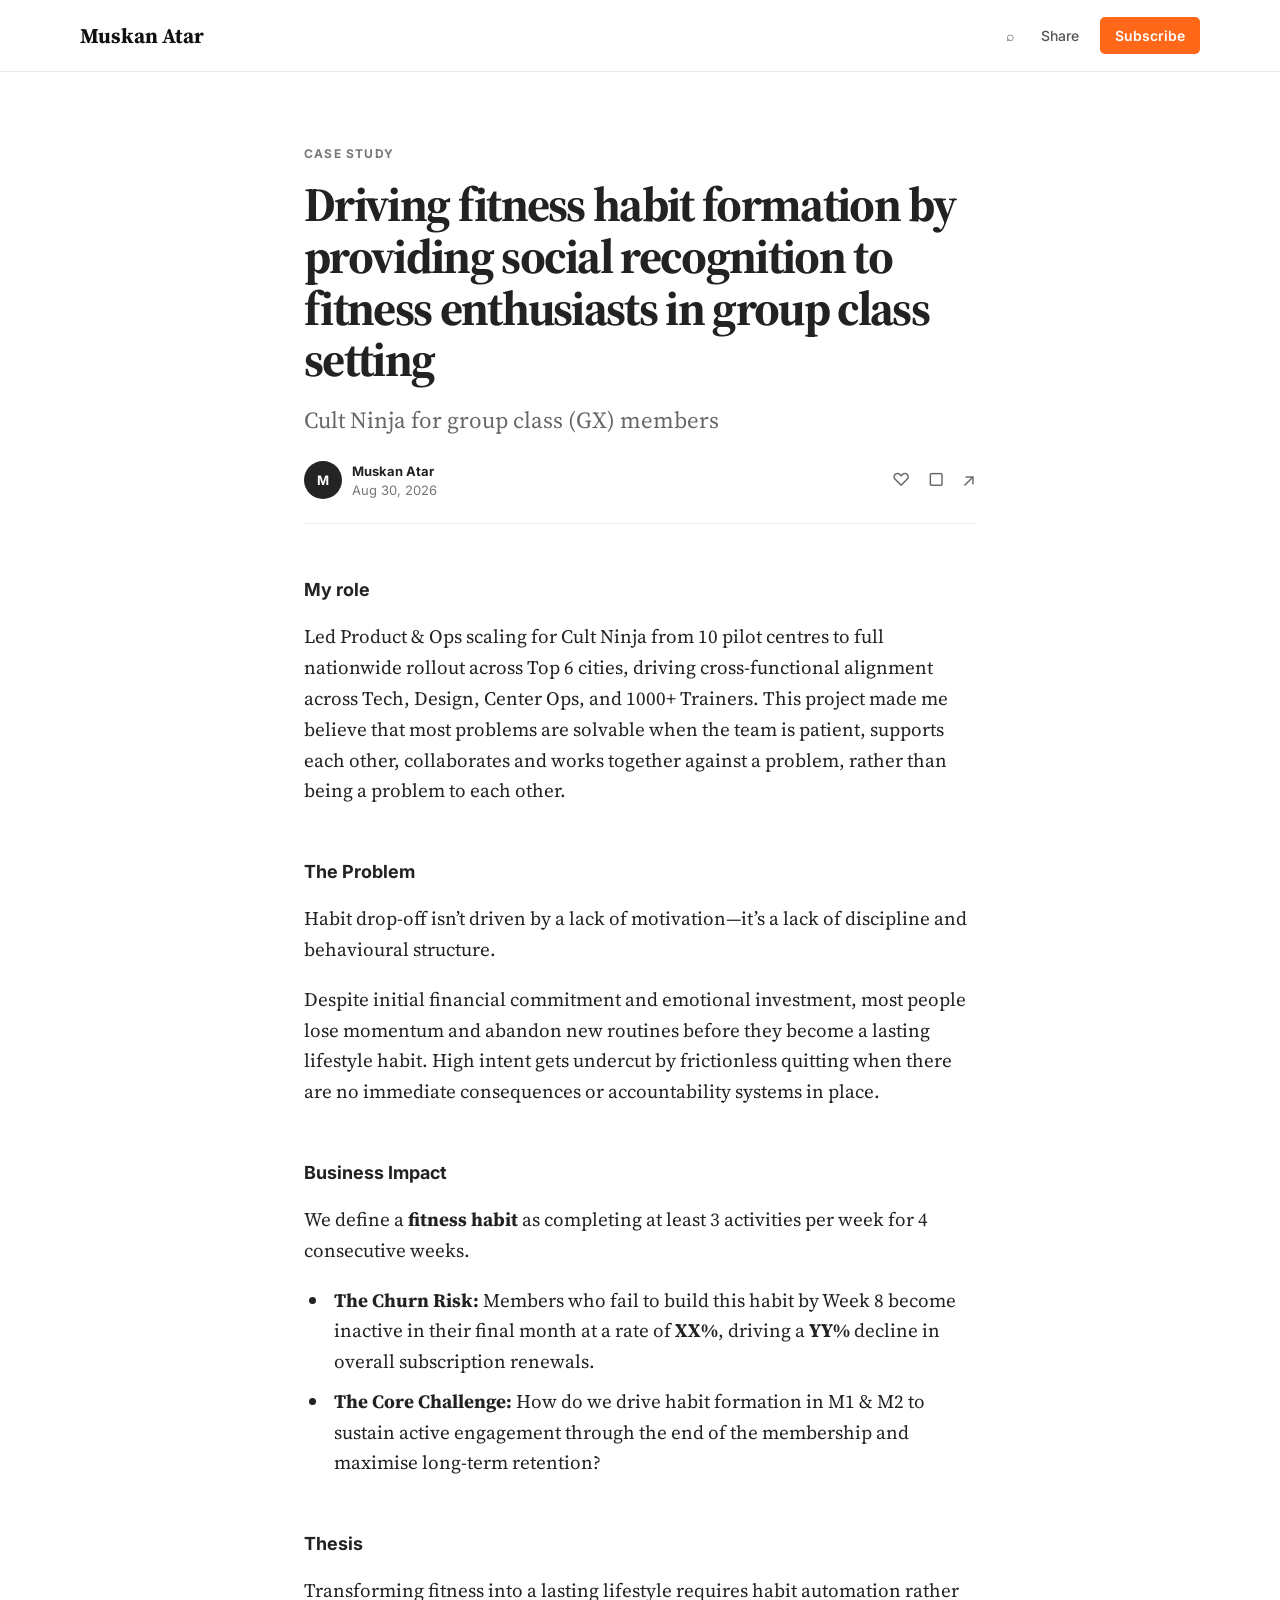
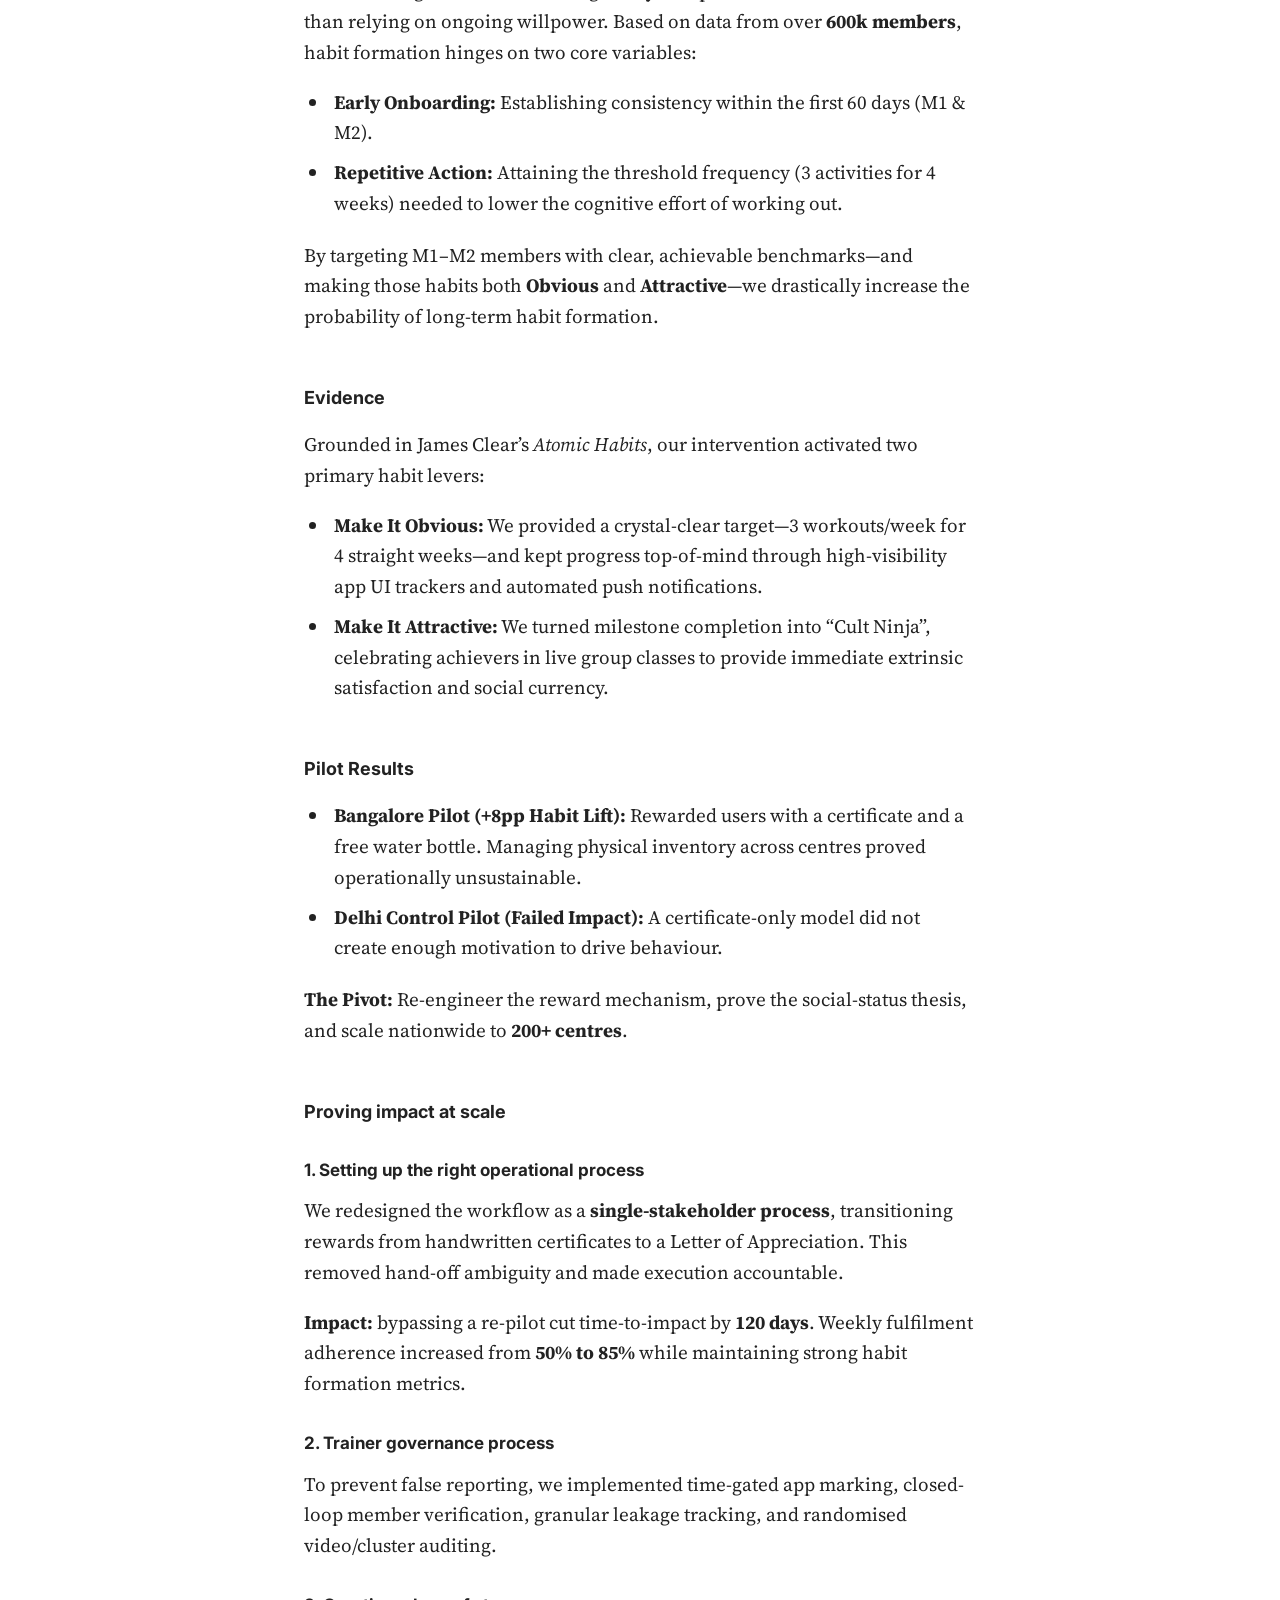
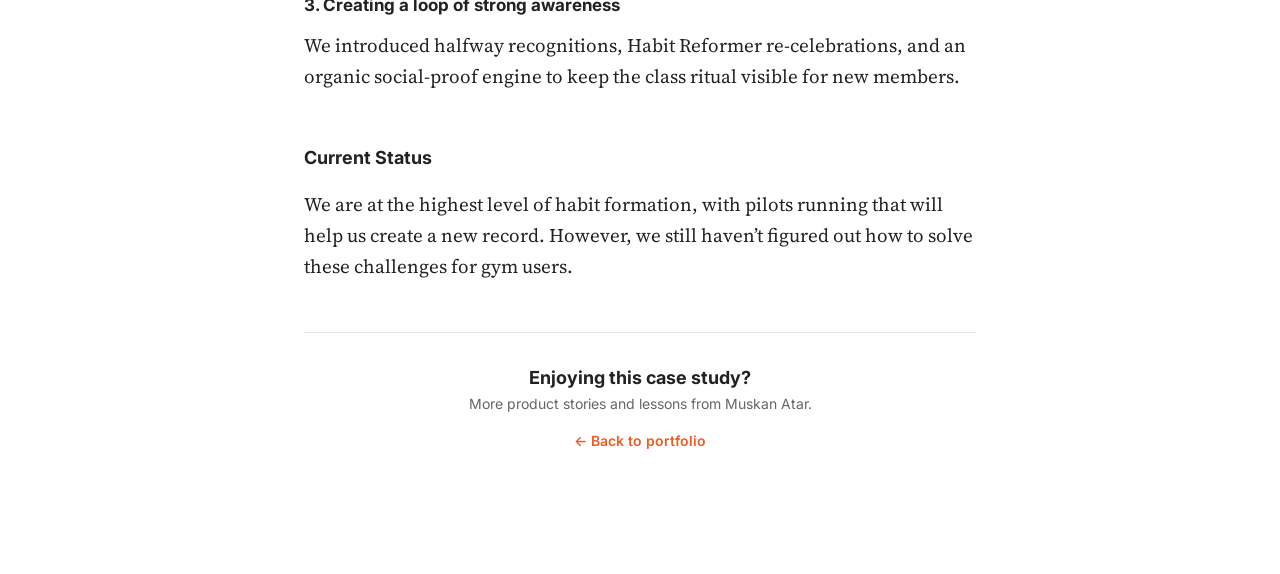
==== cult-ninja.html @ fc6e0b15 "Updates" ====
<!doctype html>
<html lang="en"><head><meta charset="UTF-8"/><meta name="viewport" content="width=device-width, initial-scale=1.0"/><title>Cult Ninja for GX members · Muskan Atar</title>  <script type="module" crossorigin src="./assets/cultNinja-Cdhhr7VB.js"></script>
  <link rel="modulepreload" crossorigin href="./assets/jsx-runtime-35tFklE7.js">
  <link rel="stylesheet" crossorigin href="./assets/cultNinja-DEkF-UlL.css">
</head><body><div id="root"></div></body></html>
---- assets/cultNinja-DEkF-UlL.css ----
@import "https://fonts.googleapis.com/css2?family=Inter:wght@400;500;600;700&family=Source+Serif+4:opsz,wght@8..60,400;8..60,600;8..60,700&display=swap";*{box-sizing:border-box}body{color:#222;background:#fff;margin:0;font-family:Inter,Arial,sans-serif}.publication{z-index:2;background:#fff;border-bottom:1px solid #e9e9e9;justify-content:space-between;align-items:center;height:72px;padding:0 max(26px,50vw - 560px);display:flex;position:sticky;top:0}.publication-name{color:#111;font-family:"Source Serif 4",serif;font-size:21px;font-weight:700;text-decoration:none}.publication nav{align-items:center;gap:15px;display:flex}.publication button{color:#555;background:0 0;border:0;font:500 14px Inter}.subscribe{color:#fff;background:#ff6719;border-radius:5px;padding:10px 15px;font-size:14px;font-weight:600;text-decoration:none}.post{max-width:720px;margin:0 auto;padding:74px 24px 90px}.post-header{border-bottom:1px solid #ededed;padding-bottom:24px}.eyebrow{color:#777;letter-spacing:.1em;margin:0 0 18px;font-size:12px;font-weight:700}.post h1{letter-spacing:-.035em;max-width:700px;margin:0;font-family:"Source Serif 4",Georgia,serif;font-size:48px;line-height:1.08}.subtitle{color:#666;margin:18px 0 25px;font-family:"Source Serif 4",Georgia,serif;font-size:23px}.byline{align-items:center;gap:10px;font-size:13px;display:flex}.avatar{color:#fff;background:#242424;border-radius:50%;place-items:center;width:38px;height:38px;font-weight:700;display:grid}.byline span:nth-child(2){gap:3px;display:grid}.byline time{color:#777}.byline-actions{color:#666;margin-left:auto;font-size:18px}.post-body{font-family:"Source Serif 4",Georgia,serif;font-size:19px;line-height:1.62}.post-body section{margin:51px 0}.post-body h2{margin:0 0 17px;font-family:Inter,sans-serif;font-size:18px}.post-body h3{margin:31px 0 11px;font-family:Inter,sans-serif;font-size:17px}.post-body p{margin:0 0 19px}.post-body ul{margin:0 0 21px;padding-left:25px}.post-body li{margin:9px 0;padding-left:5px}.article-footer{text-align:center;border-top:1px solid #e5e5e5;padding:34px 20px;font-family:Inter,sans-serif}.article-footer h3{margin:0 0 7px;font-size:18px}.article-footer p{color:#666;margin:0 0 18px;font-size:14px}.article-footer a{color:#ef5b24;font-size:14px;font-weight:600;text-decoration:none}@media (width<=650px){.publication{padding:0 18px}.publication nav button{display:none}.post{padding-top:45px}.post h1{font-size:37px}.subtitle{font-size:20px}.post-body{font-size:18px}}
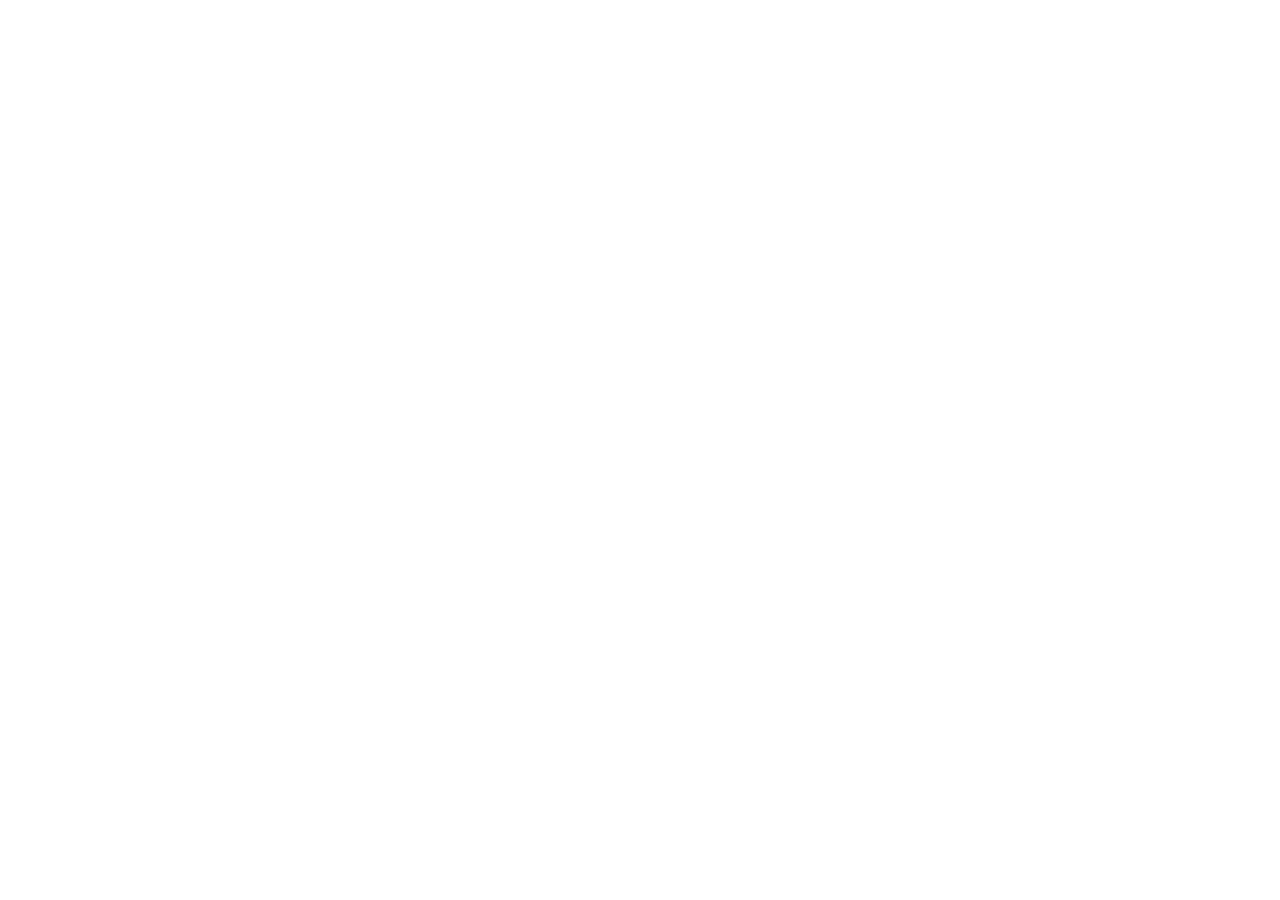
==== commit 93126aa1: "Updates" ====
--- a/cult-ninja.html
+++ b/cult-ninja.html
@@ -1,5 +1,12 @@
 <!doctype html>
-<html lang="en"><head><meta charset="UTF-8"/><meta name="viewport" content="width=device-width, initial-scale=1.0"/><title>Cult Ninja for GX members · Muskan Atar</title>  <script type="module" crossorigin src="./assets/cultNinja-Cdhhr7VB.js"></script>
-  <link rel="modulepreload" crossorigin href="./assets/jsx-runtime-35tFklE7.js">
-  <link rel="stylesheet" crossorigin href="./assets/cultNinja-DEkF-UlL.css">
-</head><body><div id="root"></div></body></html>
+<html lang="en">
+  <head>
+    <meta charset="UTF-8" />
+    <meta name="viewport" content="width=device-width, initial-scale=1.0" />
+    <title>Cult Ninja for GX members · Muskan Atar</title>
+    <style>html,body,iframe{width:100%;height:100%;margin:0;border:0}body{background:#fff}iframe{display:block;min-height:100vh}</style>
+  </head>
+  <body>
+    <iframe title="Cult Ninja for group class members" src="https://muskanatar.substack.com/p/driving-fitness-habit-formation-by?r=1pqm28&utm_source=notes-share-action&utm_medium=web" allow="clipboard-write"></iframe>
+  </body>
+</html>
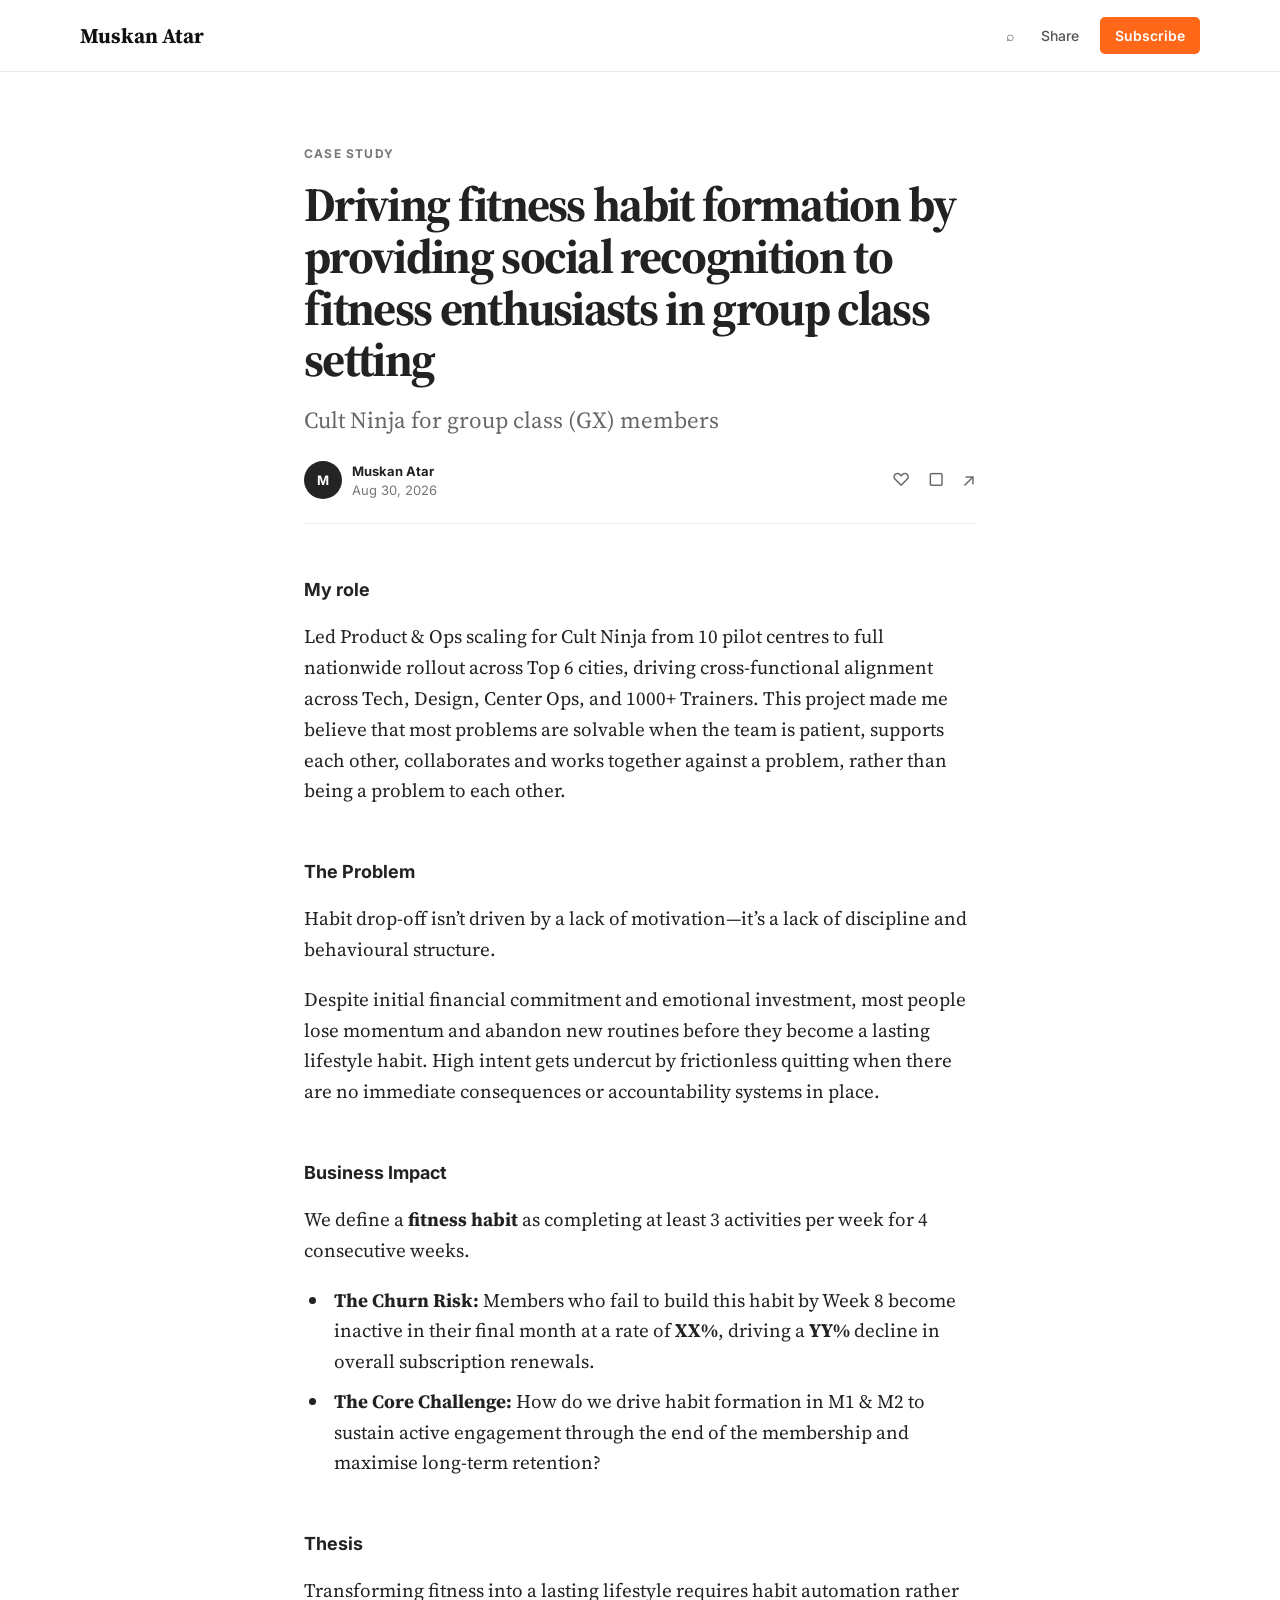
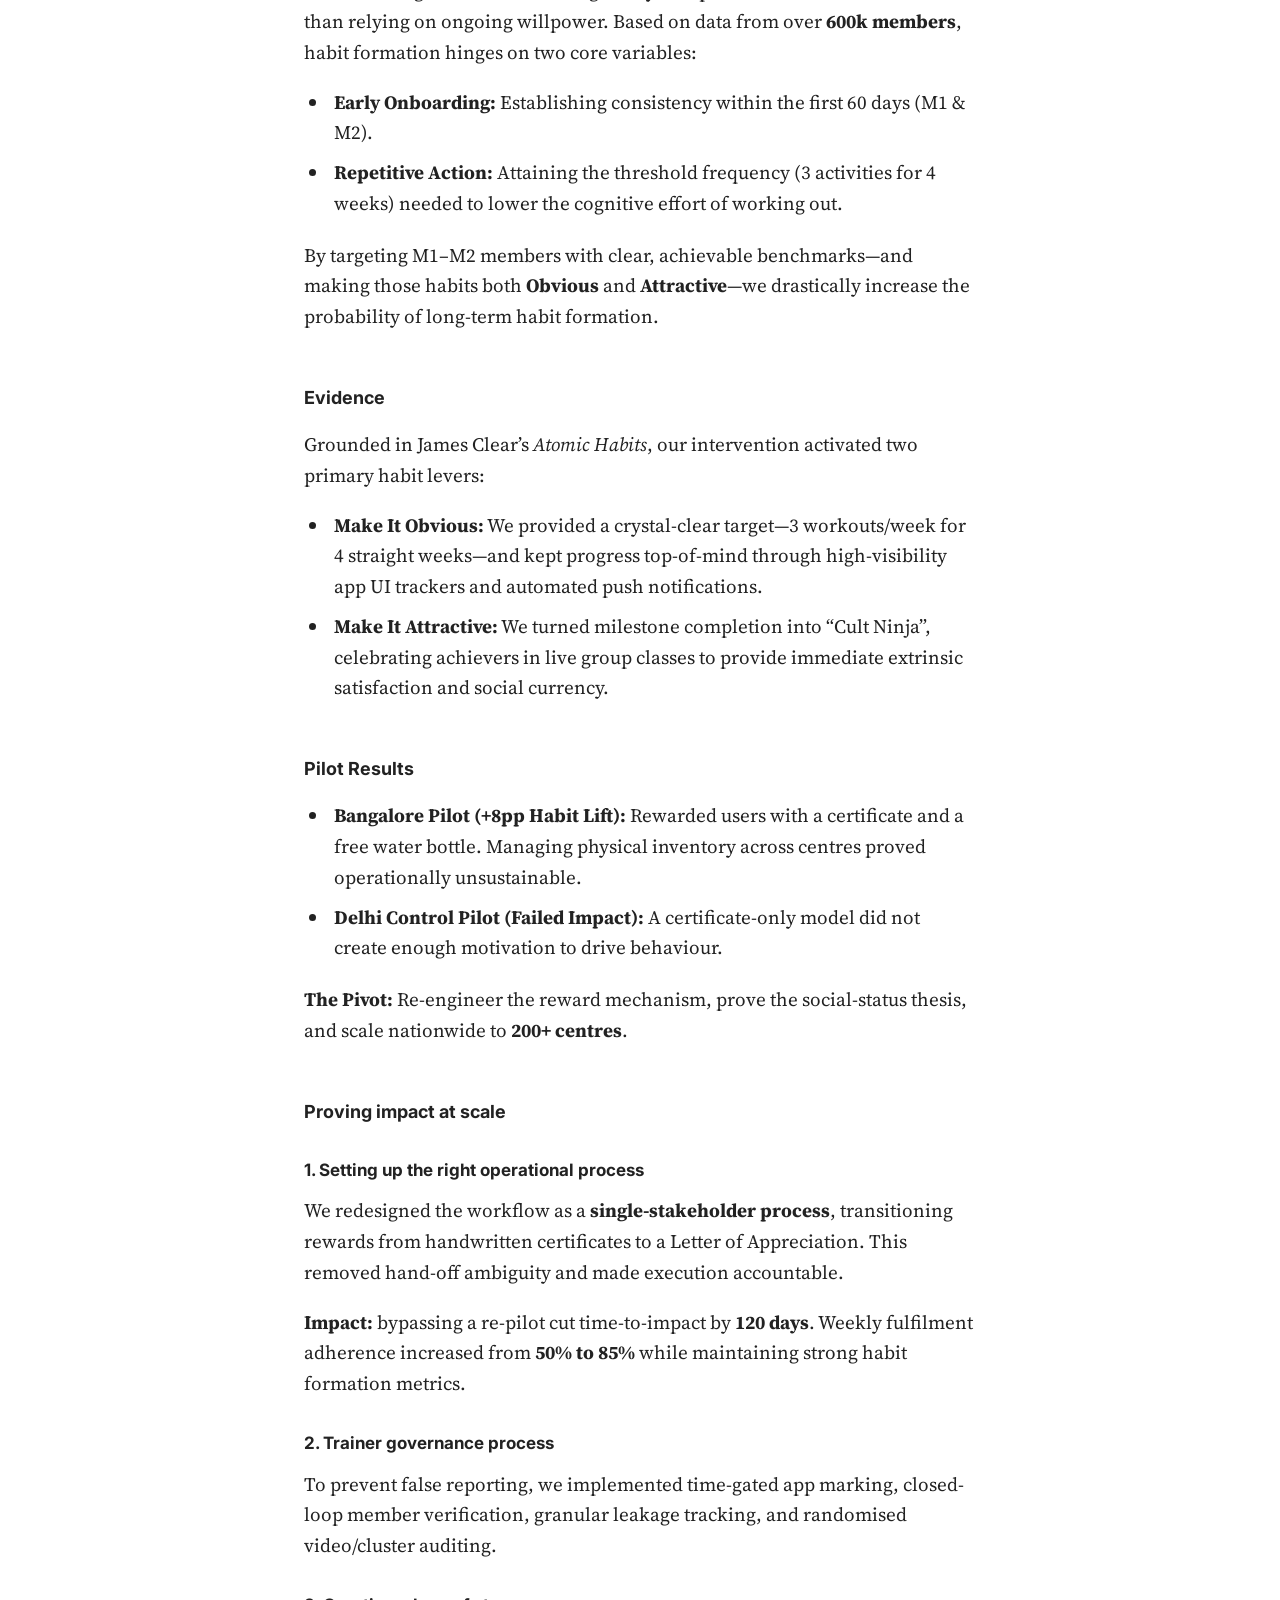
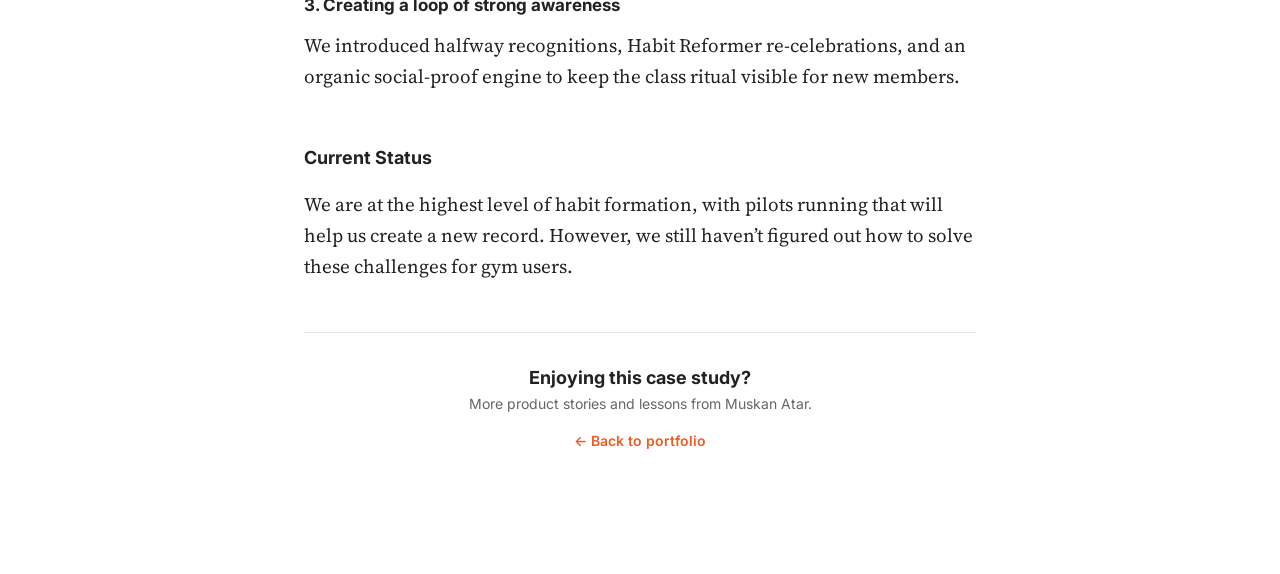
==== commit bbd79482: "Updates" ====
--- a/cult-ninja.html
+++ b/cult-ninja.html
@@ -4,9 +4,11 @@
     <meta charset="UTF-8" />
     <meta name="viewport" content="width=device-width, initial-scale=1.0" />
     <title>Cult Ninja for GX members · Muskan Atar</title>
-    <style>html,body,iframe{width:100%;height:100%;margin:0;border:0}body{background:#fff}iframe{display:block;min-height:100vh}</style>
+    <script type="module" crossorigin src="./assets/cultNinja-Cdhhr7VB.js"></script>
+    <link rel="modulepreload" crossorigin href="./assets/jsx-runtime-35tFklE7.js">
+    <link rel="stylesheet" crossorigin href="./assets/cultNinja-DEkF-UlL.css">
   </head>
   <body>
-    <iframe title="Cult Ninja for group class members" src="https://muskanatar.substack.com/p/driving-fitness-habit-formation-by?r=1pqm28&utm_source=notes-share-action&utm_medium=web" allow="clipboard-write"></iframe>
+    <div id="root"></div>
   </body>
 </html>
--- a/assets/cultNinja-DEkF-UlL.css
+++ b/assets/cultNinja-DEkF-UlL.css
@@ -0,0 +1 @@
+@import "https://fonts.googleapis.com/css2?family=Inter:wght@400;500;600;700&family=Source+Serif+4:opsz,wght@8..60,400;8..60,600;8..60,700&display=swap";*{box-sizing:border-box}body{color:#222;background:#fff;margin:0;font-family:Inter,Arial,sans-serif}.publication{z-index:2;background:#fff;border-bottom:1px solid #e9e9e9;justify-content:space-between;align-items:center;height:72px;padding:0 max(26px,50vw - 560px);display:flex;position:sticky;top:0}.publication-name{color:#111;font-family:"Source Serif 4",serif;font-size:21px;font-weight:700;text-decoration:none}.publication nav{align-items:center;gap:15px;display:flex}.publication button{color:#555;background:0 0;border:0;font:500 14px Inter}.subscribe{color:#fff;background:#ff6719;border-radius:5px;padding:10px 15px;font-size:14px;font-weight:600;text-decoration:none}.post{max-width:720px;margin:0 auto;padding:74px 24px 90px}.post-header{border-bottom:1px solid #ededed;padding-bottom:24px}.eyebrow{color:#777;letter-spacing:.1em;margin:0 0 18px;font-size:12px;font-weight:700}.post h1{letter-spacing:-.035em;max-width:700px;margin:0;font-family:"Source Serif 4",Georgia,serif;font-size:48px;line-height:1.08}.subtitle{color:#666;margin:18px 0 25px;font-family:"Source Serif 4",Georgia,serif;font-size:23px}.byline{align-items:center;gap:10px;font-size:13px;display:flex}.avatar{color:#fff;background:#242424;border-radius:50%;place-items:center;width:38px;height:38px;font-weight:700;display:grid}.byline span:nth-child(2){gap:3px;display:grid}.byline time{color:#777}.byline-actions{color:#666;margin-left:auto;font-size:18px}.post-body{font-family:"Source Serif 4",Georgia,serif;font-size:19px;line-height:1.62}.post-body section{margin:51px 0}.post-body h2{margin:0 0 17px;font-family:Inter,sans-serif;font-size:18px}.post-body h3{margin:31px 0 11px;font-family:Inter,sans-serif;font-size:17px}.post-body p{margin:0 0 19px}.post-body ul{margin:0 0 21px;padding-left:25px}.post-body li{margin:9px 0;padding-left:5px}.article-footer{text-align:center;border-top:1px solid #e5e5e5;padding:34px 20px;font-family:Inter,sans-serif}.article-footer h3{margin:0 0 7px;font-size:18px}.article-footer p{color:#666;margin:0 0 18px;font-size:14px}.article-footer a{color:#ef5b24;font-size:14px;font-weight:600;text-decoration:none}@media (width<=650px){.publication{padding:0 18px}.publication nav button{display:none}.post{padding-top:45px}.post h1{font-size:37px}.subtitle{font-size:20px}.post-body{font-size:18px}}
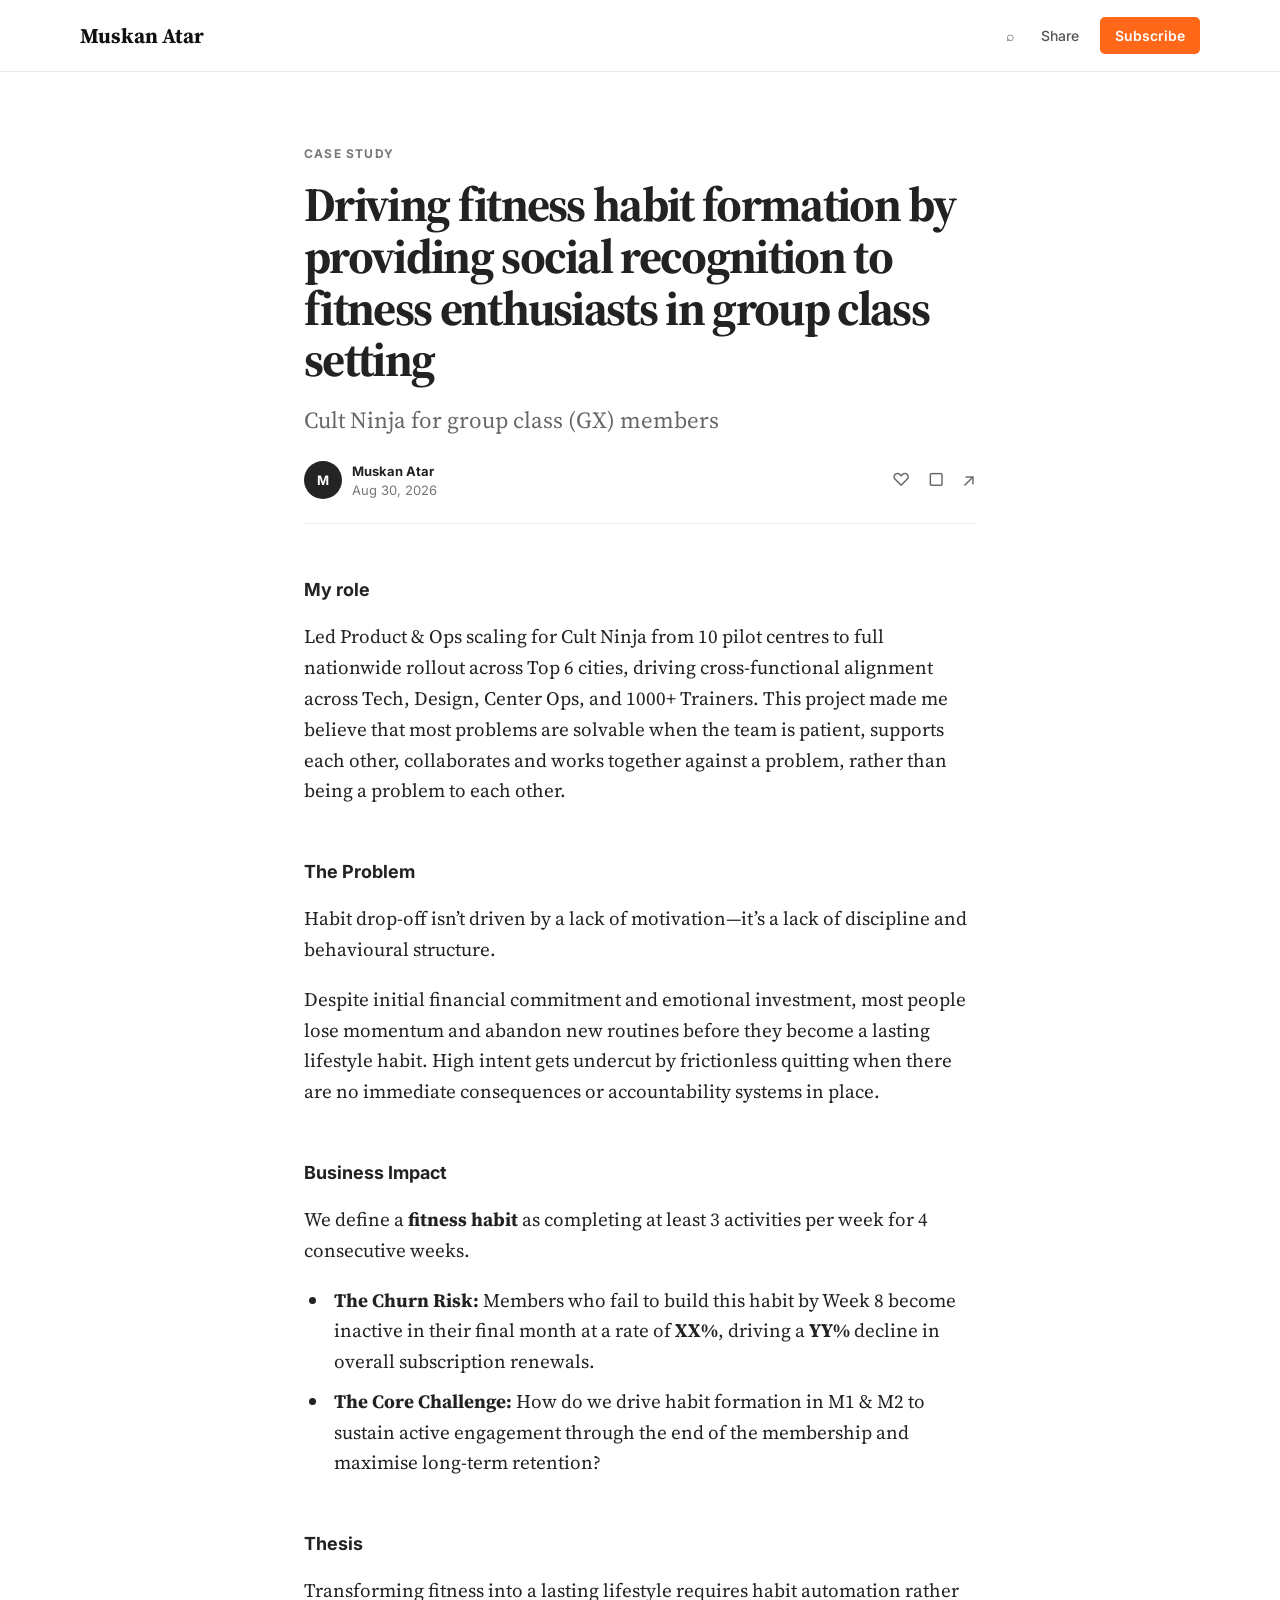
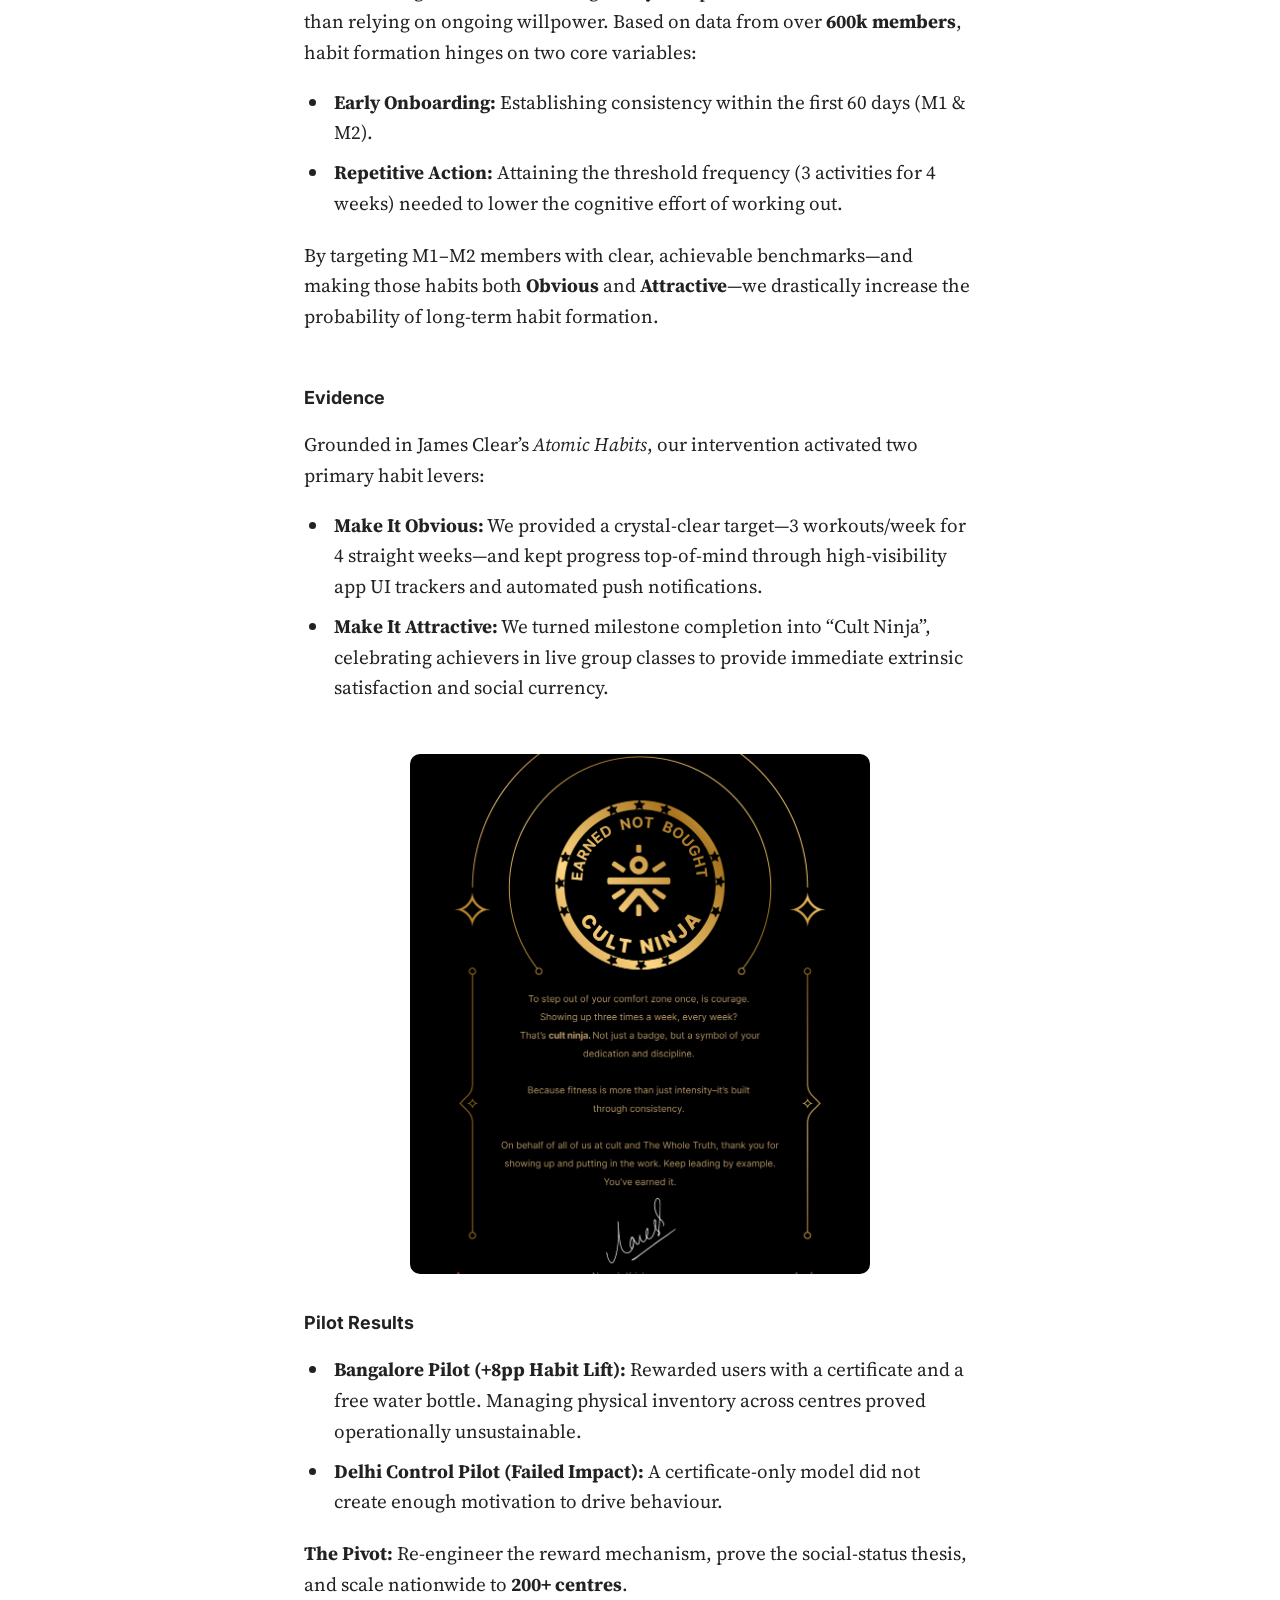
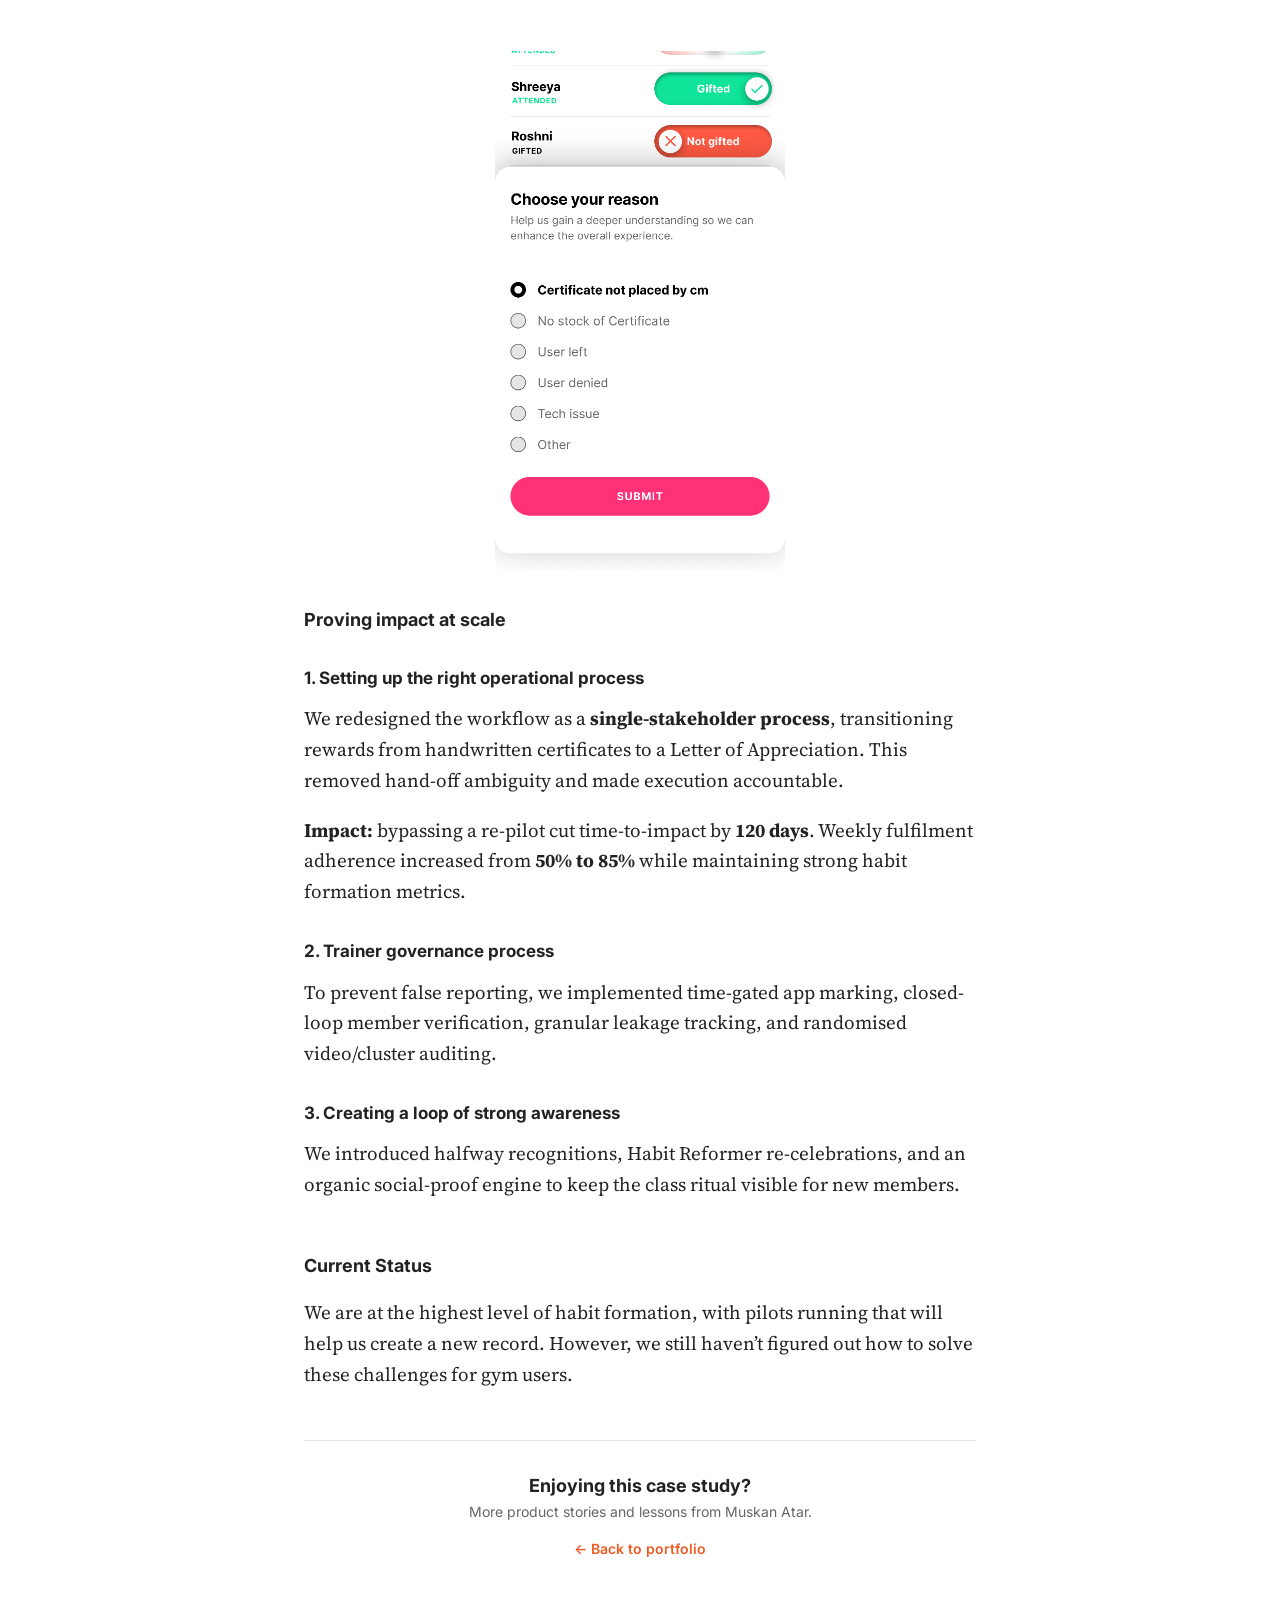
==== commit dad10dbf: "Updates" ====
--- a/cult-ninja.html
+++ b/cult-ninja.html
@@ -4,9 +4,9 @@
     <meta charset="UTF-8" />
     <meta name="viewport" content="width=device-width, initial-scale=1.0" />
     <title>Cult Ninja for GX members · Muskan Atar</title>
-    <script type="module" crossorigin src="./assets/cultNinja-Cdhhr7VB.js"></script>
+    <script type="module" crossorigin src="./assets/cultNinja-B9pQpgIs.js"></script>
     <link rel="modulepreload" crossorigin href="./assets/jsx-runtime-35tFklE7.js">
-    <link rel="stylesheet" crossorigin href="./assets/cultNinja-DEkF-UlL.css">
+    <link rel="stylesheet" crossorigin href="./assets/cultNinja-lnc88e6N.css">
   </head>
   <body>
     <div id="root"></div>
--- a/assets/cultNinja-lnc88e6N.css
+++ b/assets/cultNinja-lnc88e6N.css
@@ -0,0 +1 @@
+@import "https://fonts.googleapis.com/css2?family=Inter:wght@400;500;600;700&family=Source+Serif+4:opsz,wght@8..60,400;8..60,600;8..60,700&display=swap";*{box-sizing:border-box}body{color:#222;background:#fff;margin:0;font-family:Inter,Arial,sans-serif}.publication{z-index:2;background:#fff;border-bottom:1px solid #e9e9e9;justify-content:space-between;align-items:center;height:72px;padding:0 max(26px,50vw - 560px);display:flex;position:sticky;top:0}.publication-name{color:#111;font-family:"Source Serif 4",serif;font-size:21px;font-weight:700;text-decoration:none}.publication nav{align-items:center;gap:15px;display:flex}.publication button{color:#555;background:0 0;border:0;font:500 14px Inter}.subscribe{color:#fff;background:#ff6719;border-radius:5px;padding:10px 15px;font-size:14px;font-weight:600;text-decoration:none}.post{max-width:720px;margin:0 auto;padding:74px 24px 90px}.post-header{border-bottom:1px solid #ededed;padding-bottom:24px}.eyebrow{color:#777;letter-spacing:.1em;margin:0 0 18px;font-size:12px;font-weight:700}.post h1{letter-spacing:-.035em;max-width:700px;margin:0;font-family:"Source Serif 4",Georgia,serif;font-size:48px;line-height:1.08}.subtitle{color:#666;margin:18px 0 25px;font-family:"Source Serif 4",Georgia,serif;font-size:23px}.byline{align-items:center;gap:10px;font-size:13px;display:flex}.avatar{color:#fff;background:#242424;border-radius:50%;place-items:center;width:38px;height:38px;font-weight:700;display:grid}.byline span:nth-child(2){gap:3px;display:grid}.byline time{color:#777}.byline-actions{color:#666;margin-left:auto;font-size:18px}.post-body{font-family:"Source Serif 4",Georgia,serif;font-size:19px;line-height:1.62}.post-body section{margin:51px 0}.post-body h2{margin:0 0 17px;font-family:Inter,sans-serif;font-size:18px}.post-body h3{margin:31px 0 11px;font-family:Inter,sans-serif;font-size:17px}.post-body p{margin:0 0 19px}.post-body ul{margin:0 0 21px;padding-left:25px}.post-body li{margin:9px 0;padding-left:5px}.article-footer{text-align:center;border-top:1px solid #e5e5e5;padding:34px 20px;font-family:Inter,sans-serif}.article-footer h3{margin:0 0 7px;font-size:18px}.article-footer p{color:#666;margin:0 0 18px;font-size:14px}.article-footer a{color:#ef5b24;font-size:14px;font-weight:600;text-decoration:none}@media (width<=650px){.publication{padding:0 18px}.publication nav button{display:none}.post{padding-top:45px}.post h1{font-size:37px}.subtitle{font-size:20px}.post-body{font-size:18px}}.post-body section:nth-of-type(6):before,.post-body section:nth-of-type(7):before{content:"";background-position:50%;background-repeat:no-repeat;background-size:cover;border-radius:10px;margin:28px auto 34px;display:block}.post-body section:nth-of-type(6):before{background-image:url(../cult-ninja/full.jpg);width:min(100%,460px);height:520px}.post-body section:nth-of-type(7):before{background-image:url(../cult-ninja/fulfilment.jpg);width:290px;height:520px}
